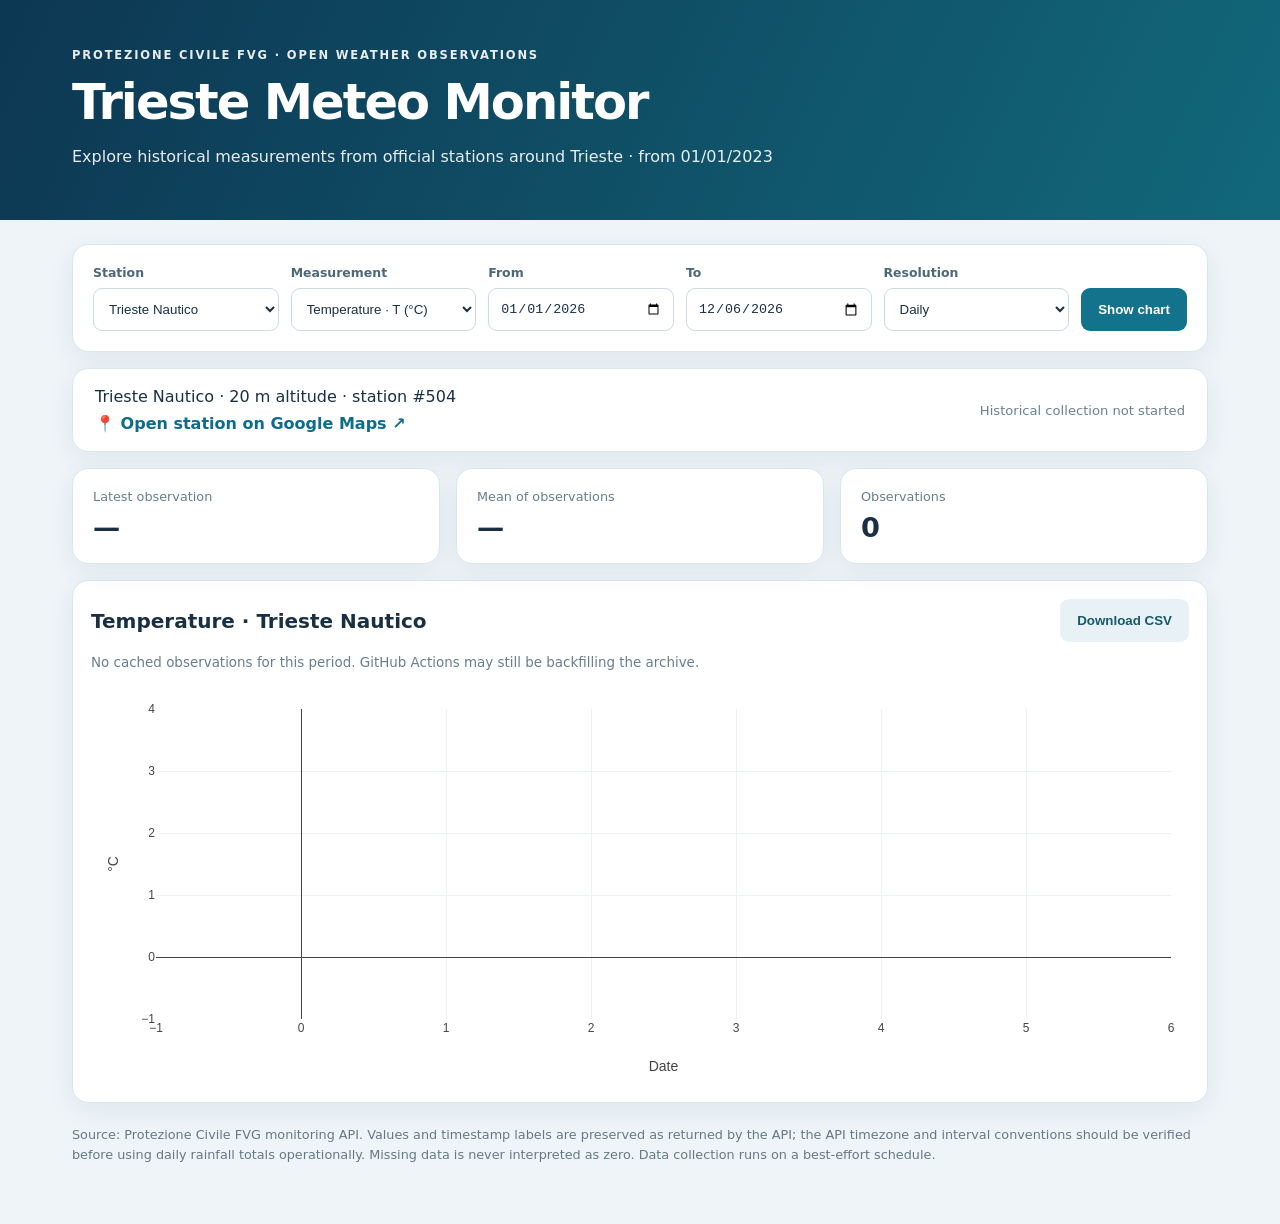
==== site/index.html @ 1328e09c "Add files via upload" ====
<!doctype html><html lang="en"><head><meta charset="utf-8"><meta name="viewport" content="width=device-width,initial-scale=1"><title>Trieste Meteo Monitor</title><link rel="stylesheet" href="assets/style.css"><script src="https://cdn.plot.ly/plotly-2.35.2.min.js" defer></script><script src="assets/app.js" defer></script></head><body><header><div class="wrap"><p class="eyebrow">PROTEZIONE CIVILE FVG · OPEN WEATHER OBSERVATIONS</p><h1>Trieste Meteo Monitor</h1><p>Explore historical measurements from official stations around Trieste · from 01/01/2023</p></div></header><main class="wrap"><section class="card controls"><label>Station<select id="station"></select></label><label>Measurement<select id="sensor"></select></label><label>From<input id="start" type="date" value="2026-01-01" min="2023-01-01"></label><label>To<input id="end" type="date" min="2023-01-01"></label><label>Resolution<select id="resolution"><option value="hourly">Raw observations</option><option value="daily" selected>Daily</option><option value="monthly">Monthly</option></select></label><button id="show">Show chart</button></section><section class="info card"><div><div id="station-info">Select a station</div><a id="map" target="_blank" rel="noopener noreferrer" href="#">📍 Open station on Google Maps ↗</a></div><div id="updated"></div></section><section class="stats"><article class="card"><span>Latest observation</span><strong id="latest">—</strong></article><article class="card"><span id="stat-label">Average</span><strong id="summary">—</strong></article><article class="card"><span>Observations</span><strong id="count">—</strong></article></section><section class="card chart-card"><div class="chart-head"><h2 id="chart-title">Weather observations</h2><button id="csv" class="secondary">Download CSV</button></div><p id="notice">Choose a station and measurement.</p><div id="chart"></div></section><p class="footnote">Source: Protezione Civile FVG monitoring API. Values and timestamp labels are preserved as returned by the API; the API timezone and interval conventions should be verified before using daily rainfall totals operationally. Missing data is never interpreted as zero. Data collection runs on a best-effort schedule.</p></main></body></html>
---- site/assets/style.css ----
:root{font-family:Inter,system-ui,-apple-system,Segoe UI,sans-serif;color:#193044;background:#eef4f8}*{box-sizing:border-box}body{margin:0}header{background:linear-gradient(115deg,#0d3753,#12687a);color:white;padding:36px 0 38px}header h1{font-size:clamp(2rem,4vw,3.1rem);letter-spacing:-.04em;margin:8px 0}header p{opacity:.9}.eyebrow{font-size:.72rem;letter-spacing:.16em;font-weight:800}.wrap{max-width:1180px;margin:auto;padding:0 22px}main{padding-top:24px!important;padding-bottom:45px!important}.card{background:white;border:1px solid #dae6ed;border-radius:16px;box-shadow:0 8px 28px #103b5010}.controls{display:grid;grid-template-columns:repeat(5,minmax(0,1fr)) auto;gap:12px;align-items:end;padding:20px}.controls label{display:flex;flex-direction:column;gap:8px;font-size:.78rem;font-weight:700;color:#4b687a}.controls select,.controls input{width:100%;padding:11px;border:1px solid #cbdbe4;border-radius:9px;background:#fff;color:#193044;min-height:43px}button{border:0;border-radius:9px;background:#13738c;color:white;padding:12px 17px;cursor:pointer;font-weight:700;min-height:43px}button:hover{background:#0d5267}.secondary{background:#e8f2f6;color:#15586b}.info{margin-top:16px;padding:18px 22px;display:flex;justify-content:space-between;gap:12px;align-items:center;flex-wrap:wrap}.info a{display:inline-block;margin-top:8px;color:#0d6c8c;text-decoration:none;font-weight:700}.info #updated{font-size:.82rem;color:#6a8290}.stats{display:grid;grid-template-columns:repeat(3,1fr);gap:16px;margin:16px 0}.stats .card{padding:20px}.stats span{display:block;font-size:.8rem;color:#657f8e}.stats strong{display:block;font-size:1.7rem;margin-top:8px}.chart-card{padding:18px}.chart-head{display:flex;justify-content:space-between;align-items:center;gap:12px}.chart-head h2{margin:5px 0;font-size:1.25rem}#chart{min-height:400px}#notice{font-size:.84rem;color:#667e8e}.footnote{font-size:.8rem;color:#657987;line-height:1.6;margin-top:22px}@media(max-width:900px){.controls{grid-template-columns:repeat(2,1fr)}.controls button{grid-column:1/-1}}@media(max-width:550px){.stats{grid-template-columns:1fr}.controls{grid-template-columns:1fr}.chart-head{flex-wrap:wrap}}
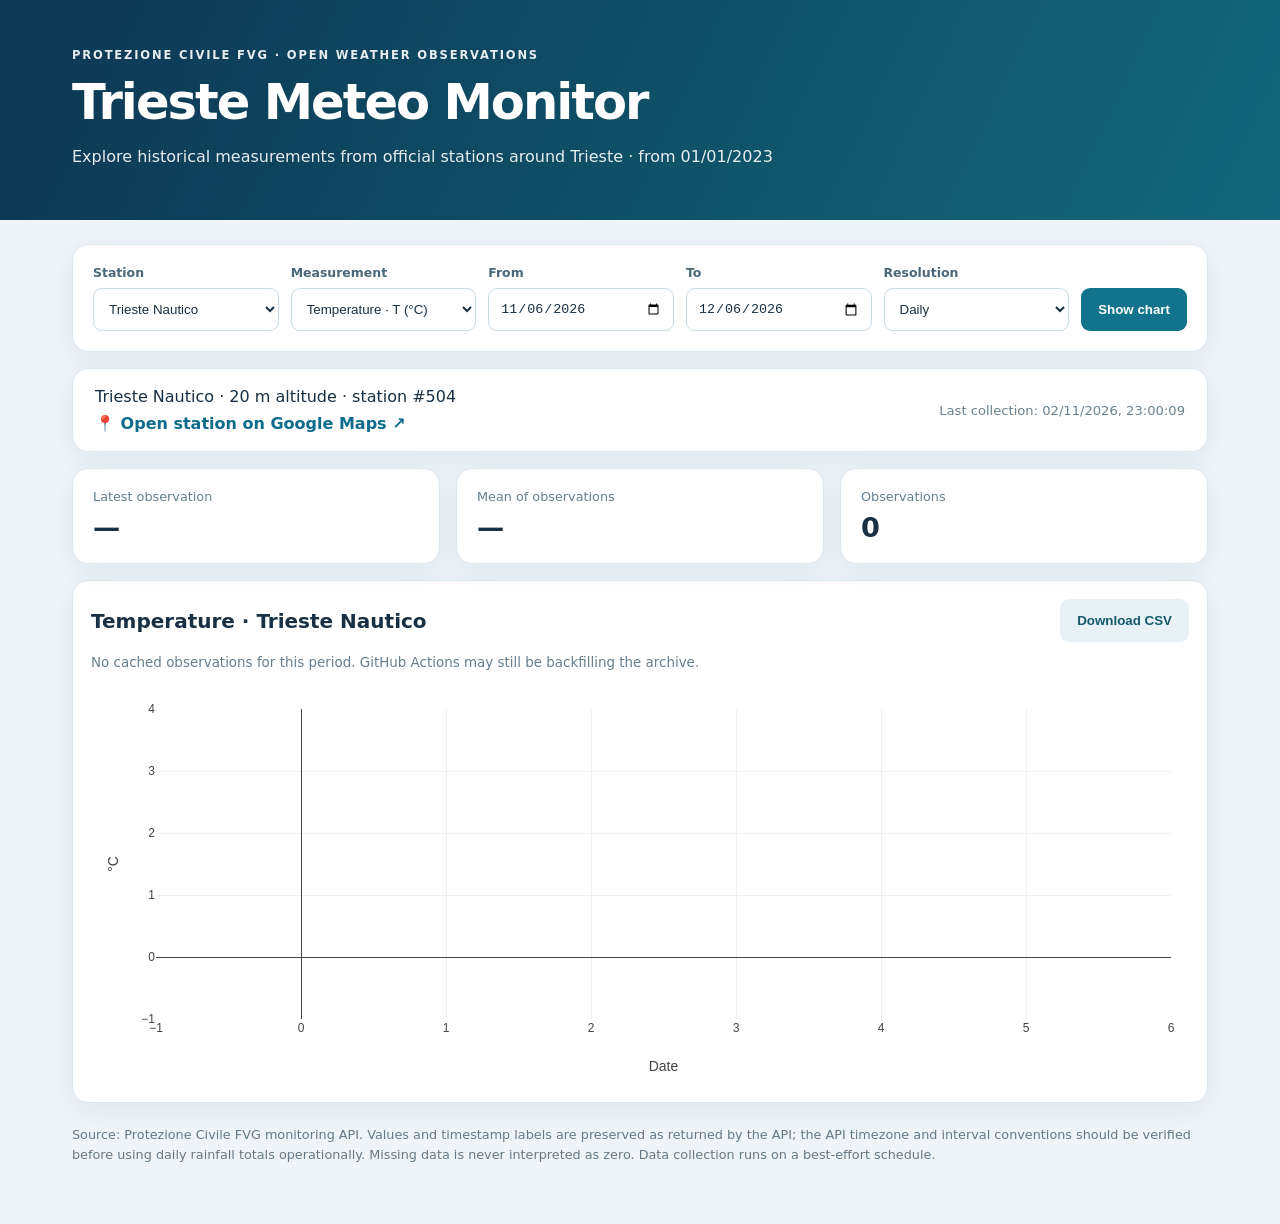
==== commit 279d84a2: "Add files via upload" ====
--- a/site/index.html
+++ b/site/index.html
@@ -1 +1 @@
-<!doctype html><html lang="en"><head><meta charset="utf-8"><meta name="viewport" content="width=device-width,initial-scale=1"><title>Trieste Meteo Monitor</title><link rel="stylesheet" href="assets/style.css"><script src="https://cdn.plot.ly/plotly-2.35.2.min.js" defer></script><script src="assets/app.js" defer></script></head><body><header><div class="wrap"><p class="eyebrow">PROTEZIONE CIVILE FVG · OPEN WEATHER OBSERVATIONS</p><h1>Trieste Meteo Monitor</h1><p>Explore historical measurements from official stations around Trieste · from 01/01/2023</p></div></header><main class="wrap"><section class="card controls"><label>Station<select id="station"></select></label><label>Measurement<select id="sensor"></select></label><label>From<input id="start" type="date" value="2026-01-01" min="2023-01-01"></label><label>To<input id="end" type="date" min="2023-01-01"></label><label>Resolution<select id="resolution"><option value="hourly">Raw observations</option><option value="daily" selected>Daily</option><option value="monthly">Monthly</option></select></label><button id="show">Show chart</button></section><section class="info card"><div><div id="station-info">Select a station</div><a id="map" target="_blank" rel="noopener noreferrer" href="#">📍 Open station on Google Maps ↗</a></div><div id="updated"></div></section><section class="stats"><article class="card"><span>Latest observation</span><strong id="latest">—</strong></article><article class="card"><span id="stat-label">Average</span><strong id="summary">—</strong></article><article class="card"><span>Observations</span><strong id="count">—</strong></article></section><section class="card chart-card"><div class="chart-head"><h2 id="chart-title">Weather observations</h2><button id="csv" class="secondary">Download CSV</button></div><p id="notice">Choose a station and measurement.</p><div id="chart"></div></section><p class="footnote">Source: Protezione Civile FVG monitoring API. Values and timestamp labels are preserved as returned by the API; the API timezone and interval conventions should be verified before using daily rainfall totals operationally. Missing data is never interpreted as zero. Data collection runs on a best-effort schedule.</p></main></body></html>
+<!doctype html><html lang="en"><head><meta charset="utf-8"><meta name="viewport" content="width=device-width,initial-scale=1"><title>Trieste Meteo Monitor</title><link rel="stylesheet" href="assets/style.css"><script src="https://cdn.plot.ly/plotly-2.35.2.min.js" defer></script><script src="assets/app.js" defer></script></head><body><header><div class="wrap"><p class="eyebrow">PROTEZIONE CIVILE FVG · OPEN WEATHER OBSERVATIONS</p><h1>Trieste Meteo Monitor</h1><p>Explore historical measurements from official stations around Trieste · from 01/01/2023</p></div></header><main class="wrap"><section class="card controls"><label>Station<select id="station"></select></label><label>Measurement<select id="sensor"></select></label><label>From<input id="start" type="date" value="2026-01-01" min="2023-01-01"></label><label>To<input id="end" type="date" min="2023-01-01"></label><label>Resolution<select id="resolution"><option value="hourly">Raw observations</option><option value="daily" selected>Daily</option><option value="monthly">Monthly</option></select></label><button id="show">Show chart</button></section><section class="info card"><div><div id="station-info">Select a station</div><a id="map" target="_blank" rel="noopener noreferrer" href="#">📍 Open station on Google Maps ↗</a></div><div id="updated"></div></section><section class="stats"><article class="card"><span>Latest observation</span><strong id="latest">—</strong></article><article class="card"><span id="stat-label">Average</span><strong id="summary">—</strong></article><article class="card"><span>Observations</span><strong id="count">—</strong></article></section><section class="card chart-card"><div class="chart-head"><h2 id="chart-title">Weather observations</h2><button id="csv" class="secondary">Download CSV</button></div><p id="notice">Choose a station and measurement.</p><div id="chart"></div></section><section class="card chart-card" id="rain-comparison-section" hidden><div class="chart-head"><h2>Monthly rainfall by year</h2></div><p id="rain-comparison-note"></p><div id="rain-comparison"></div></section><p class="footnote">Source: Protezione Civile FVG monitoring API. Values and timestamp labels are preserved as returned by the API; the API timezone and interval conventions should be verified before using daily rainfall totals operationally. Missing data is never interpreted as zero. Data collection runs on a best-effort schedule.</p></main></body></html>
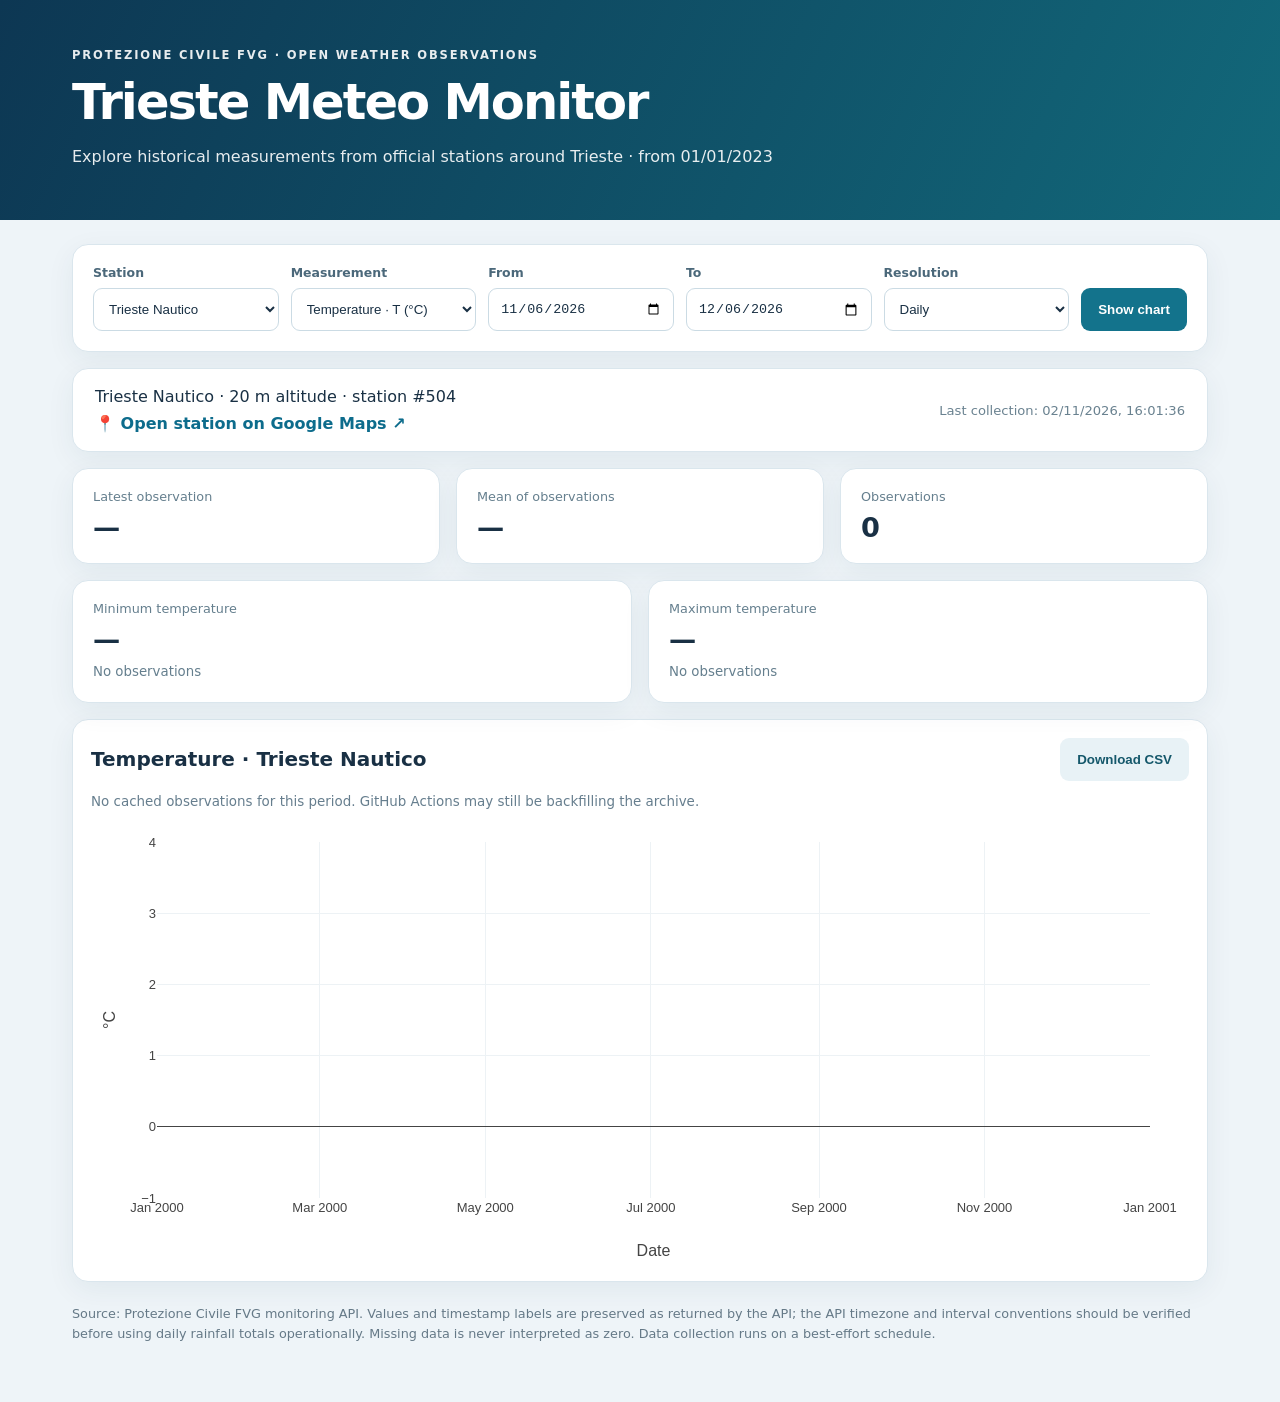
==== commit 9a927004: "Add files via upload" ====
--- a/site/index.html
+++ b/site/index.html
@@ -1 +1 @@
-<!doctype html><html lang="en"><head><meta charset="utf-8"><meta name="viewport" content="width=device-width,initial-scale=1"><title>Trieste Meteo Monitor</title><link rel="stylesheet" href="assets/style.css"><script src="https://cdn.plot.ly/plotly-2.35.2.min.js" defer></script><script src="assets/app.js" defer></script></head><body><header><div class="wrap"><p class="eyebrow">PROTEZIONE CIVILE FVG · OPEN WEATHER OBSERVATIONS</p><h1>Trieste Meteo Monitor</h1><p>Explore historical measurements from official stations around Trieste · from 01/01/2023</p></div></header><main class="wrap"><section class="card controls"><label>Station<select id="station"></select></label><label>Measurement<select id="sensor"></select></label><label>From<input id="start" type="date" value="2026-01-01" min="2023-01-01"></label><label>To<input id="end" type="date" min="2023-01-01"></label><label>Resolution<select id="resolution"><option value="hourly">Raw observations</option><option value="daily" selected>Daily</option><option value="monthly">Monthly</option></select></label><button id="show">Show chart</button></section><section class="info card"><div><div id="station-info">Select a station</div><a id="map" target="_blank" rel="noopener noreferrer" href="#">📍 Open station on Google Maps ↗</a></div><div id="updated"></div></section><section class="stats"><article class="card"><span>Latest observation</span><strong id="latest">—</strong></article><article class="card"><span id="stat-label">Average</span><strong id="summary">—</strong></article><article class="card"><span>Observations</span><strong id="count">—</strong></article></section><section class="card chart-card"><div class="chart-head"><h2 id="chart-title">Weather observations</h2><button id="csv" class="secondary">Download CSV</button></div><p id="notice">Choose a station and measurement.</p><div id="chart"></div></section><section class="card chart-card" id="rain-comparison-section" hidden><div class="chart-head"><h2>Monthly rainfall by year</h2></div><p id="rain-comparison-note"></p><div id="rain-comparison"></div></section><p class="footnote">Source: Protezione Civile FVG monitoring API. Values and timestamp labels are preserved as returned by the API; the API timezone and interval conventions should be verified before using daily rainfall totals operationally. Missing data is never interpreted as zero. Data collection runs on a best-effort schedule.</p></main></body></html>
+<!doctype html><html lang="en"><head><meta charset="utf-8"><meta name="viewport" content="width=device-width,initial-scale=1"><title>Trieste Meteo Monitor</title><link rel="stylesheet" href="assets/style.css"><script src="https://cdn.plot.ly/plotly-2.35.2.min.js" defer></script><script src="assets/app.js" defer></script></head><body><header><div class="wrap"><p class="eyebrow">PROTEZIONE CIVILE FVG · OPEN WEATHER OBSERVATIONS</p><h1>Trieste Meteo Monitor</h1><p>Explore historical measurements from official stations around Trieste · from 01/01/2023</p></div></header><main class="wrap"><section class="card controls"><label>Station<select id="station"></select></label><label>Measurement<select id="sensor"></select></label><label>From<input id="start" type="date" value="2026-01-01" min="2023-01-01"></label><label>To<input id="end" type="date" min="2023-01-01"></label><label>Resolution<select id="resolution"><option value="hourly">Raw observations</option><option value="daily" selected>Daily</option><option value="monthly">Monthly</option></select></label><button id="show">Show chart</button></section><section class="info card"><div><div id="station-info">Select a station</div><a id="map" target="_blank" rel="noopener noreferrer" href="#">📍 Open station on Google Maps ↗</a></div><div id="updated"></div></section><section class="stats"><article class="card"><span>Latest observation</span><strong id="latest">—</strong></article><article class="card"><span id="stat-label">Average</span><strong id="summary">—</strong></article><article class="card"><span>Observations</span><strong id="count">—</strong></article></section><section class="stats temperature-extremes" id="temperature-extremes" hidden><article class="card"><span>Minimum temperature</span><strong id="temp-min">—</strong><small id="temp-min-date"></small></article><article class="card"><span>Maximum temperature</span><strong id="temp-max">—</strong><small id="temp-max-date"></small></article></section><section class="card chart-card"><div class="chart-head"><h2 id="chart-title">Weather observations</h2><button id="csv" class="secondary">Download CSV</button></div><p id="notice">Choose a station and measurement.</p><div class="chart-container"><div id="chart"></div></div></section><section class="card chart-card" id="rain-comparison-section" hidden><div class="chart-head"><h2>Monthly rainfall by year</h2></div><p id="rain-comparison-note"></p><div class="chart-container"><div id="rain-comparison"></div></div></section><p class="footnote">Source: Protezione Civile FVG monitoring API. Values and timestamp labels are preserved as returned by the API; the API timezone and interval conventions should be verified before using daily rainfall totals operationally. Missing data is never interpreted as zero. Data collection runs on a best-effort schedule.</p></main></body></html>
--- a/site/assets/style.css
+++ b/site/assets/style.css
@@ -1 +1,30 @@
 :root{font-family:Inter,system-ui,-apple-system,Segoe UI,sans-serif;color:#193044;background:#eef4f8}*{box-sizing:border-box}body{margin:0}header{background:linear-gradient(115deg,#0d3753,#12687a);color:white;padding:36px 0 38px}header h1{font-size:clamp(2rem,4vw,3.1rem);letter-spacing:-.04em;margin:8px 0}header p{opacity:.9}.eyebrow{font-size:.72rem;letter-spacing:.16em;font-weight:800}.wrap{max-width:1180px;margin:auto;padding:0 22px}main{padding-top:24px!important;padding-bottom:45px!important}.card{background:white;border:1px solid #dae6ed;border-radius:16px;box-shadow:0 8px 28px #103b5010}.controls{display:grid;grid-template-columns:repeat(5,minmax(0,1fr)) auto;gap:12px;align-items:end;padding:20px}.controls label{display:flex;flex-direction:column;gap:8px;font-size:.78rem;font-weight:700;color:#4b687a}.controls select,.controls input{width:100%;padding:11px;border:1px solid #cbdbe4;border-radius:9px;background:#fff;color:#193044;min-height:43px}button{border:0;border-radius:9px;background:#13738c;color:white;padding:12px 17px;cursor:pointer;font-weight:700;min-height:43px}button:hover{background:#0d5267}.secondary{background:#e8f2f6;color:#15586b}.info{margin-top:16px;padding:18px 22px;display:flex;justify-content:space-between;gap:12px;align-items:center;flex-wrap:wrap}.info a{display:inline-block;margin-top:8px;color:#0d6c8c;text-decoration:none;font-weight:700}.info #updated{font-size:.82rem;color:#6a8290}.stats{display:grid;grid-template-columns:repeat(3,1fr);gap:16px;margin:16px 0}.stats .card{padding:20px}.stats span{display:block;font-size:.8rem;color:#657f8e}.stats strong{display:block;font-size:1.7rem;margin-top:8px}.chart-card{padding:18px}.chart-head{display:flex;justify-content:space-between;align-items:center;gap:12px}.chart-head h2{margin:5px 0;font-size:1.25rem}#chart{min-height:400px}#notice{font-size:.84rem;color:#667e8e}.footnote{font-size:.8rem;color:#657987;line-height:1.6;margin-top:22px}@media(max-width:900px){.controls{grid-template-columns:repeat(2,1fr)}.controls button{grid-column:1/-1}}@media(max-width:550px){.stats{grid-template-columns:1fr}.controls{grid-template-columns:1fr}.chart-head{flex-wrap:wrap}}
+
+/* Mobile charts and temperature extrema */
+[hidden]{display:none!important}
+.chart-card,.chart-container,.chart-head,.stats .card{min-width:0}
+.chart-container{width:100%;overflow:hidden}
+#chart,#rain-comparison{width:100%;min-width:0;min-height:0}
+.temperature-extremes{grid-template-columns:repeat(2,minmax(0,1fr))}
+.temperature-extremes small{display:block;margin-top:8px;color:#657f8e;line-height:1.4;overflow-wrap:anywhere}
+@media(max-width:600px){
+ .wrap{padding-left:12px;padding-right:12px}
+ header{padding:23px 0}
+ header h1{font-size:1.9rem}
+ .controls{padding:14px;gap:11px;grid-template-columns:repeat(2,minmax(0,1fr))}
+ .controls label:nth-child(-n+2),.controls button{grid-column:1/-1}
+ .controls select,.controls input{font-size:16px;min-width:0}
+ .stats{grid-template-columns:repeat(3,minmax(0,1fr));gap:8px}
+ .stats .card{padding:12px 9px}
+ .stats span{font-size:.71rem;line-height:1.3}
+ .stats strong{font-size:clamp(.95rem,3.5vw,1.35rem);overflow-wrap:anywhere}
+ .temperature-extremes{grid-template-columns:repeat(2,minmax(0,1fr))}
+ .temperature-extremes .card{padding:14px}
+ .chart-card{padding:12px 8px}
+ .chart-head{padding:0 6px}
+ .chart-head h2{font-size:1.05rem}
+ .chart-head button{padding:9px 11px;font-size:.8rem}
+ #notice,.chart-card p{padding:0 6px;line-height:1.5}
+ .info{padding:14px}
+}
+@media(max-width:360px){.stats{grid-template-columns:1fr 1fr}.stats:not(.temperature-extremes) .card:last-child{grid-column:1/-1}}
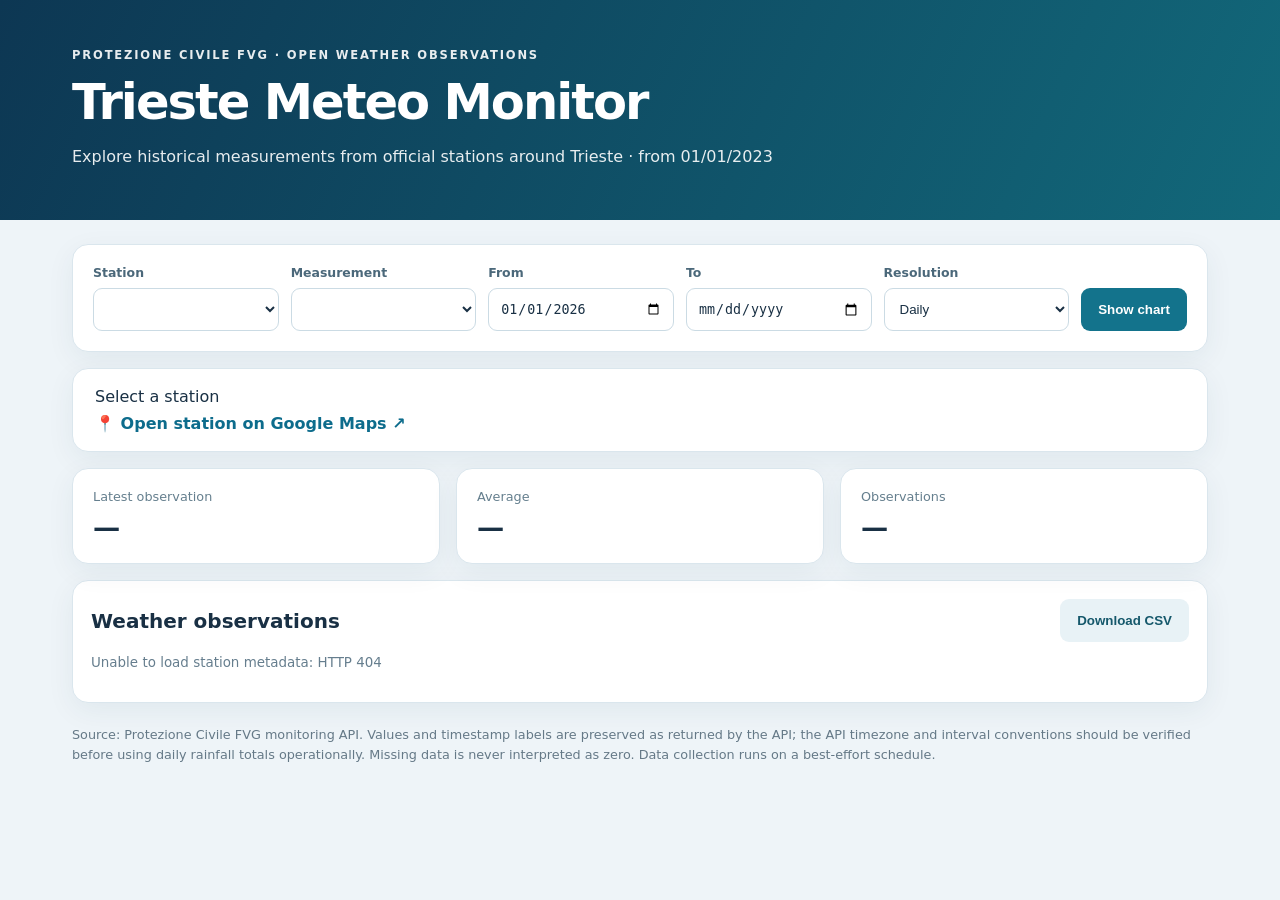
==== commit c2467464: "Add files via upload" ====
--- a/site/index.html
+++ b/site/index.html
@@ -1 +1 @@
-<!doctype html><html lang="en"><head><meta charset="utf-8"><meta name="viewport" content="width=device-width,initial-scale=1"><title>Trieste Meteo Monitor</title><link rel="stylesheet" href="assets/style.css"><script src="https://cdn.plot.ly/plotly-2.35.2.min.js" defer></script><script src="assets/app.js" defer></script></head><body><header><div class="wrap"><p class="eyebrow">PROTEZIONE CIVILE FVG · OPEN WEATHER OBSERVATIONS</p><h1>Trieste Meteo Monitor</h1><p>Explore historical measurements from official stations around Trieste · from 01/01/2023</p></div></header><main class="wrap"><section class="card controls"><label>Station<select id="station"></select></label><label>Measurement<select id="sensor"></select></label><label>From<input id="start" type="date" value="2026-01-01" min="2023-01-01"></label><label>To<input id="end" type="date" min="2023-01-01"></label><label>Resolution<select id="resolution"><option value="hourly">Raw observations</option><option value="daily" selected>Daily</option><option value="monthly">Monthly</option></select></label><button id="show">Show chart</button></section><section class="info card"><div><div id="station-info">Select a station</div><a id="map" target="_blank" rel="noopener noreferrer" href="#">📍 Open station on Google Maps ↗</a></div><div id="updated"></div></section><section class="stats"><article class="card"><span>Latest observation</span><strong id="latest">—</strong></article><article class="card"><span id="stat-label">Average</span><strong id="summary">—</strong></article><article class="card"><span>Observations</span><strong id="count">—</strong></article></section><section class="stats temperature-extremes" id="temperature-extremes" hidden><article class="card"><span>Minimum temperature</span><strong id="temp-min">—</strong><small id="temp-min-date"></small></article><article class="card"><span>Maximum temperature</span><strong id="temp-max">—</strong><small id="temp-max-date"></small></article></section><section class="card chart-card"><div class="chart-head"><h2 id="chart-title">Weather observations</h2><button id="csv" class="secondary">Download CSV</button></div><p id="notice">Choose a station and measurement.</p><div class="chart-container"><div id="chart"></div></div></section><section class="card chart-card" id="rain-comparison-section" hidden><div class="chart-head"><h2>Monthly rainfall by year</h2></div><p id="rain-comparison-note"></p><div class="chart-container"><div id="rain-comparison"></div></div></section><p class="footnote">Source: Protezione Civile FVG monitoring API. Values and timestamp labels are preserved as returned by the API; the API timezone and interval conventions should be verified before using daily rainfall totals operationally. Missing data is never interpreted as zero. Data collection runs on a best-effort schedule.</p></main></body></html>
+<!doctype html><html lang="en"><head><meta charset="utf-8"><meta name="viewport" content="width=device-width, initial-scale=1"><meta http-equiv="refresh" content="0; url=site/"><title>Trieste Meteo Monitor</title><script>location.replace('site/' + location.search + location.hash)</script></head><body><p>Opening <a href="site/">Trieste Meteo Monitor</a>…</p></body></html>
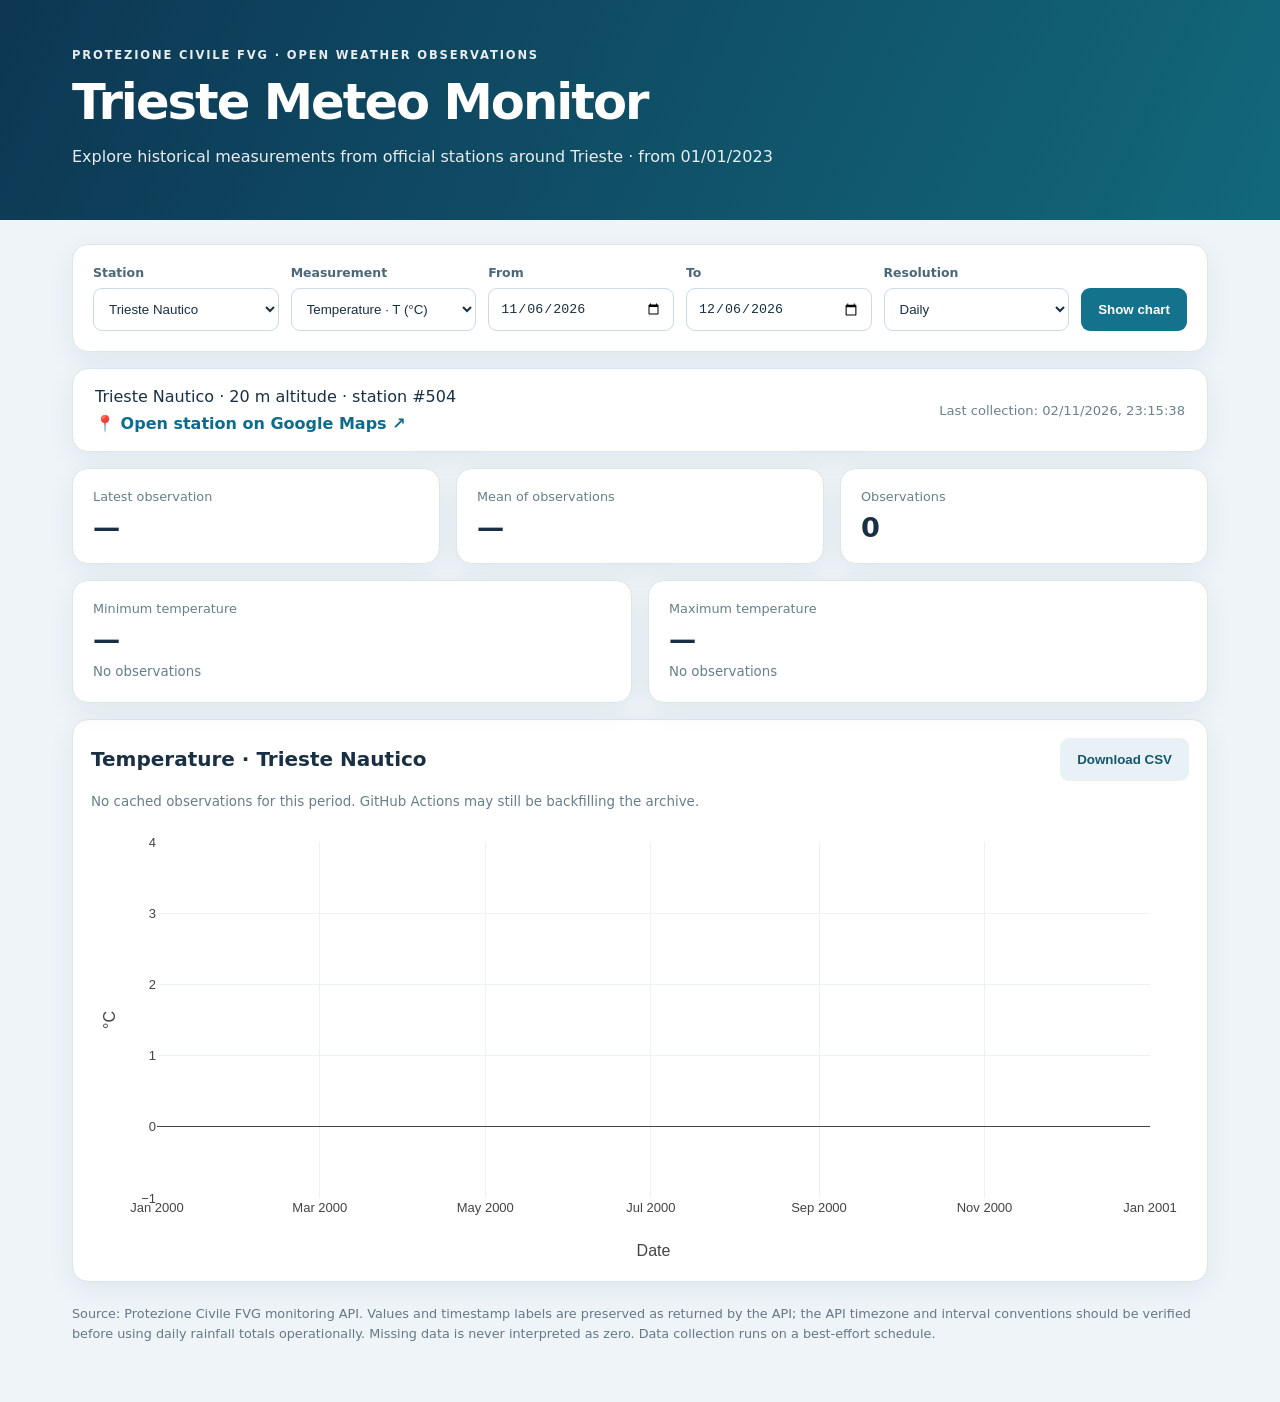
==== commit d2434694: "Add files via upload" ====
--- a/site/index.html
+++ b/site/index.html
@@ -1 +1 @@
-<!doctype html><html lang="en"><head><meta charset="utf-8"><meta name="viewport" content="width=device-width, initial-scale=1"><meta http-equiv="refresh" content="0; url=site/"><title>Trieste Meteo Monitor</title><script>location.replace('site/' + location.search + location.hash)</script></head><body><p>Opening <a href="site/">Trieste Meteo Monitor</a>…</p></body></html>+<!doctype html><html lang="en"><head><meta charset="utf-8"><meta name="viewport" content="width=device-width,initial-scale=1"><title>Trieste Meteo Monitor</title><link rel="stylesheet" href="assets/style.css?v=20261103-2"><script src="https://cdn.plot.ly/plotly-2.35.2.min.js" defer></script><script src="assets/app.js?v=20261103-2" defer></script></head><body><header><div class="wrap"><p class="eyebrow">PROTEZIONE CIVILE FVG · OPEN WEATHER OBSERVATIONS</p><h1>Trieste Meteo Monitor</h1><p>Explore historical measurements from official stations around Trieste · from 01/01/2023</p></div></header><main class="wrap"><section class="card controls"><label>Station<select id="station"></select></label><label>Measurement<select id="sensor"></select></label><label>From<input id="start" type="date" value="2026-01-01" min="2023-01-01"></label><label>To<input id="end" type="date" min="2023-01-01"></label><label>Resolution<select id="resolution"><option value="hourly">Raw observations</option><option value="daily" selected>Daily</option><option value="monthly">Monthly</option></select></label><button id="show">Show chart</button></section><section class="info card"><div><div id="station-info">Select a station</div><a id="map" target="_blank" rel="noopener noreferrer" href="#">📍 Open station on Google Maps ↗</a></div><div id="updated"></div></section><section class="stats"><article class="card"><span>Latest observation</span><strong id="latest">—</strong></article><article class="card"><span id="stat-label">Average</span><strong id="summary">—</strong></article><article class="card"><span>Observations</span><strong id="count">—</strong></article></section><section class="stats temperature-extremes" id="temperature-extremes" hidden><article class="card"><span>Minimum temperature</span><strong id="temp-min">—</strong><small id="temp-min-date"></small></article><article class="card"><span>Maximum temperature</span><strong id="temp-max">—</strong><small id="temp-max-date"></small></article></section><section class="card chart-card"><div class="chart-head"><h2 id="chart-title">Weather observations</h2><button id="csv" class="secondary">Download CSV</button></div><p id="notice">Choose a station and measurement.</p><div class="chart-container"><div id="chart"></div></div></section><section class="card chart-card" id="rain-comparison-section" hidden><div class="chart-head"><h2>Monthly rainfall by year</h2></div><p id="rain-comparison-note"></p><div class="chart-container"><div id="rain-comparison"></div></div></section><p class="footnote">Source: Protezione Civile FVG monitoring API. Values and timestamp labels are preserved as returned by the API; the API timezone and interval conventions should be verified before using daily rainfall totals operationally. Missing data is never interpreted as zero. Data collection runs on a best-effort schedule.</p></main></body></html>
--- a/site/assets/style.css
+++ b/site/assets/style.css
@@ -0,0 +1,35 @@
+:root{font-family:Inter,system-ui,-apple-system,Segoe UI,sans-serif;color:#193044;background:#eef4f8}*{box-sizing:border-box}body{margin:0}header{background:linear-gradient(115deg,#0d3753,#12687a);color:white;padding:36px 0 38px}header h1{font-size:clamp(2rem,4vw,3.1rem);letter-spacing:-.04em;margin:8px 0}header p{opacity:.9}.eyebrow{font-size:.72rem;letter-spacing:.16em;font-weight:800}.wrap{max-width:1180px;margin:auto;padding:0 22px}main{padding-top:24px!important;padding-bottom:45px!important}.card{background:white;border:1px solid #dae6ed;border-radius:16px;box-shadow:0 8px 28px #103b5010}.controls{display:grid;grid-template-columns:repeat(5,minmax(0,1fr)) auto;gap:12px;align-items:end;padding:20px}.controls label{display:flex;flex-direction:column;gap:8px;font-size:.78rem;font-weight:700;color:#4b687a}.controls select,.controls input{width:100%;padding:11px;border:1px solid #cbdbe4;border-radius:9px;background:#fff;color:#193044;min-height:43px}button{border:0;border-radius:9px;background:#13738c;color:white;padding:12px 17px;cursor:pointer;font-weight:700;min-height:43px}button:hover{background:#0d5267}.secondary{background:#e8f2f6;color:#15586b}.info{margin-top:16px;padding:18px 22px;display:flex;justify-content:space-between;gap:12px;align-items:center;flex-wrap:wrap}.info a{display:inline-block;margin-top:8px;color:#0d6c8c;text-decoration:none;font-weight:700}.info #updated{font-size:.82rem;color:#6a8290}.stats{display:grid;grid-template-columns:repeat(3,1fr);gap:16px;margin:16px 0}.stats .card{padding:20px}.stats span{display:block;font-size:.8rem;color:#657f8e}.stats strong{display:block;font-size:1.7rem;margin-top:8px}.chart-card{padding:18px}.chart-head{display:flex;justify-content:space-between;align-items:center;gap:12px}.chart-head h2{margin:5px 0;font-size:1.25rem}#chart{min-height:400px}#notice{font-size:.84rem;color:#667e8e}.footnote{font-size:.8rem;color:#657987;line-height:1.6;margin-top:22px}@media(max-width:900px){.controls{grid-template-columns:repeat(2,1fr)}.controls button{grid-column:1/-1}}@media(max-width:550px){.stats{grid-template-columns:1fr}.controls{grid-template-columns:1fr}.chart-head{flex-wrap:wrap}}
+
+/* Mobile charts and temperature extrema */
+[hidden]{display:none!important}
+.chart-card,.chart-container,.chart-head,.stats .card{min-width:0}
+.chart-container{width:100%;overflow:hidden}
+#chart,#rain-comparison{width:100%;min-width:0;min-height:0}
+.temperature-extremes{grid-template-columns:repeat(2,minmax(0,1fr))}
+.temperature-extremes small{display:block;margin-top:8px;color:#657f8e;line-height:1.4;overflow-wrap:anywhere}
+@media(max-width:600px){
+ .wrap{padding-left:12px;padding-right:12px}
+ header{padding:23px 0}
+ header h1{font-size:1.9rem}
+ .controls{padding:14px;gap:11px;grid-template-columns:repeat(2,minmax(0,1fr))}
+ .controls label:nth-child(-n+2),.controls button{grid-column:1/-1}
+ .controls select,.controls input{font-size:16px;min-width:0}
+ .stats{grid-template-columns:repeat(3,minmax(0,1fr));gap:8px}
+ .stats .card{padding:12px 9px}
+ .stats span{font-size:.71rem;line-height:1.3}
+ .stats strong{font-size:clamp(.95rem,3.5vw,1.35rem);overflow-wrap:anywhere}
+ .temperature-extremes{grid-template-columns:repeat(2,minmax(0,1fr))}
+ .temperature-extremes .card{padding:14px}
+ .chart-card{padding:12px 8px}
+ .chart-head{padding:0 6px}
+ .chart-head h2{font-size:1.05rem}
+ .chart-head button{padding:9px 11px;font-size:.8rem}
+ #notice,.chart-card p{padding:0 6px;line-height:1.5}
+ .info{padding:14px}
+}
+@media(max-width:360px){.stats{grid-template-columns:1fr 1fr}.stats:not(.temperature-extremes) .card:last-child{grid-column:1/-1}}
+
+/* Let finger swipes scroll the page naturally on phones. */
+@media (max-width:600px){#chart,#rain-comparison{touch-action:pan-y pinch-zoom}}
+
+@media(max-width:600px){#chart .js-plotly-plot,#rain-comparison .js-plotly-plot{touch-action:pan-y!important}}
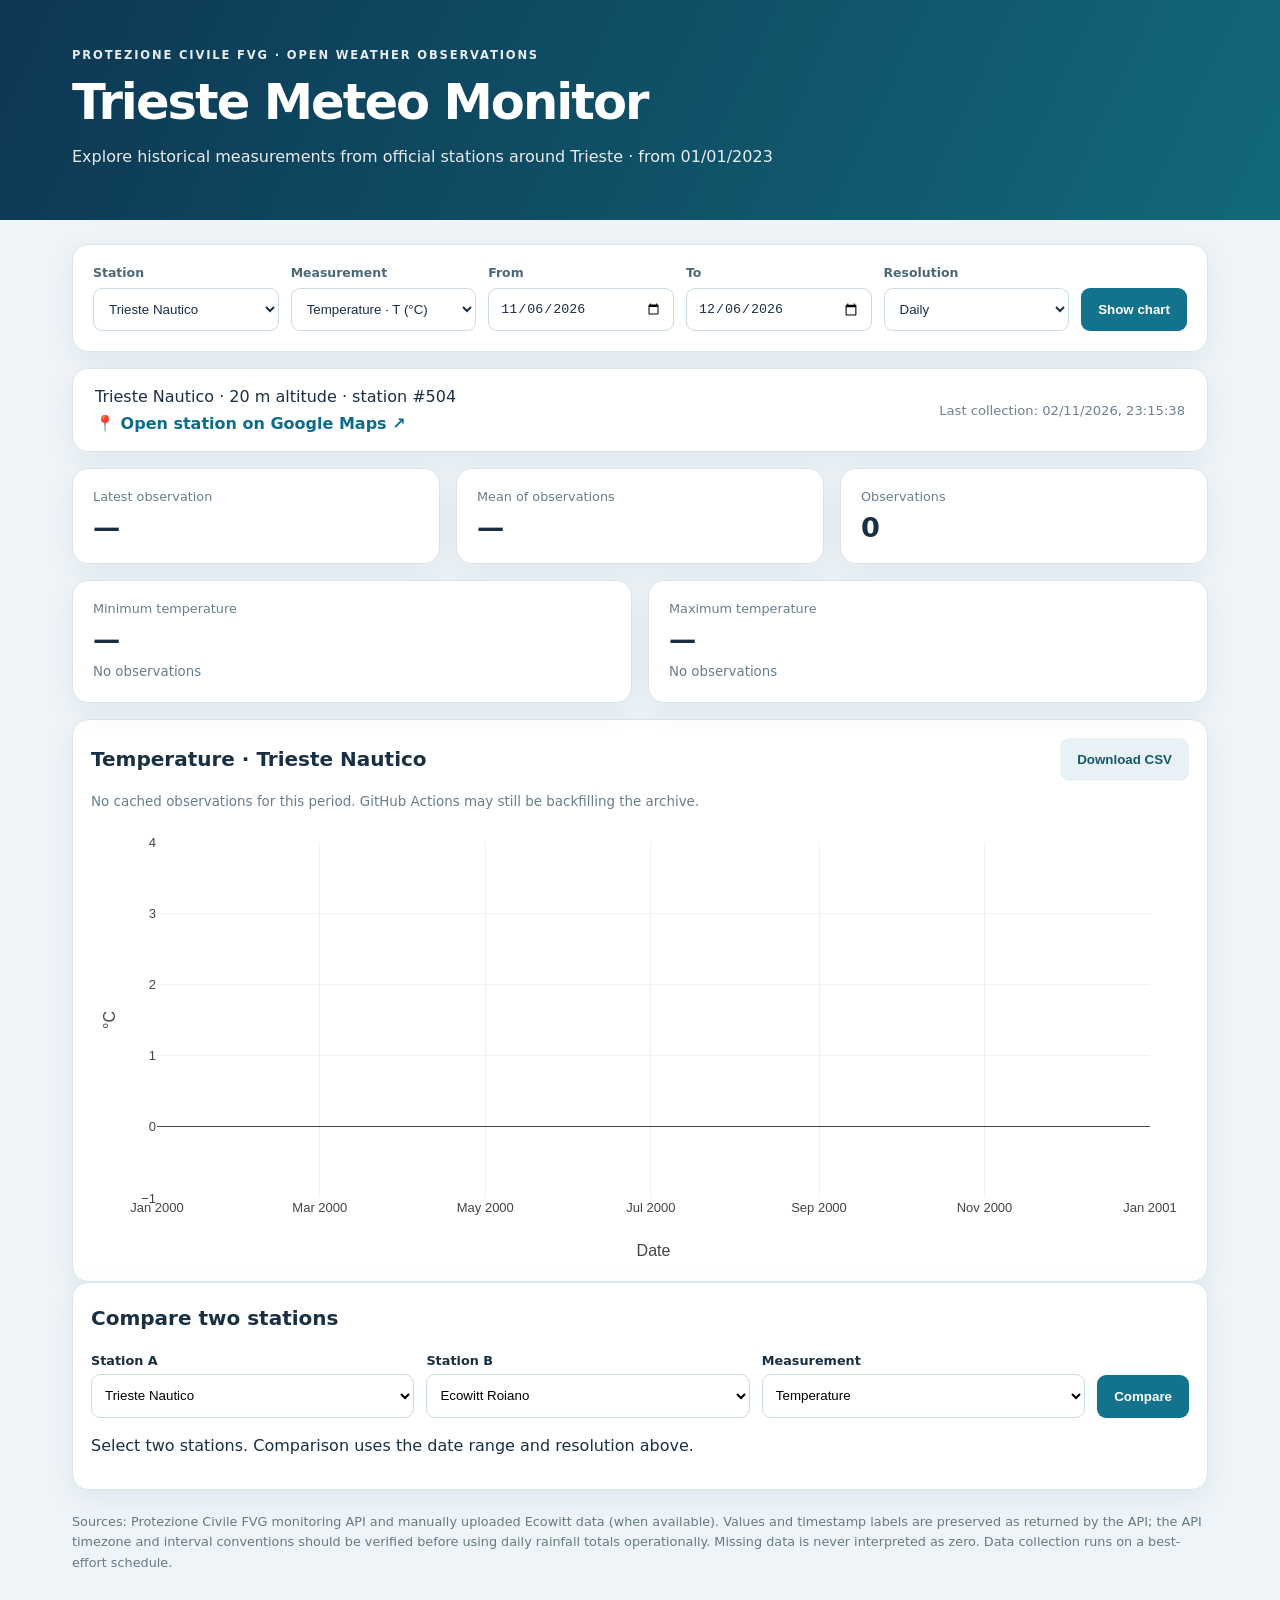
==== commit 063f8320: "Add files via upload" ====
--- a/site/index.html
+++ b/site/index.html
@@ -1 +1 @@
-<!doctype html><html lang="en"><head><meta charset="utf-8"><meta name="viewport" content="width=device-width,initial-scale=1"><title>Trieste Meteo Monitor</title><link rel="stylesheet" href="assets/style.css?v=20261103-2"><script src="https://cdn.plot.ly/plotly-2.35.2.min.js" defer></script><script src="assets/app.js?v=20261103-2" defer></script></head><body><header><div class="wrap"><p class="eyebrow">PROTEZIONE CIVILE FVG · OPEN WEATHER OBSERVATIONS</p><h1>Trieste Meteo Monitor</h1><p>Explore historical measurements from official stations around Trieste · from 01/01/2023</p></div></header><main class="wrap"><section class="card controls"><label>Station<select id="station"></select></label><label>Measurement<select id="sensor"></select></label><label>From<input id="start" type="date" value="2026-01-01" min="2023-01-01"></label><label>To<input id="end" type="date" min="2023-01-01"></label><label>Resolution<select id="resolution"><option value="hourly">Raw observations</option><option value="daily" selected>Daily</option><option value="monthly">Monthly</option></select></label><button id="show">Show chart</button></section><section class="info card"><div><div id="station-info">Select a station</div><a id="map" target="_blank" rel="noopener noreferrer" href="#">📍 Open station on Google Maps ↗</a></div><div id="updated"></div></section><section class="stats"><article class="card"><span>Latest observation</span><strong id="latest">—</strong></article><article class="card"><span id="stat-label">Average</span><strong id="summary">—</strong></article><article class="card"><span>Observations</span><strong id="count">—</strong></article></section><section class="stats temperature-extremes" id="temperature-extremes" hidden><article class="card"><span>Minimum temperature</span><strong id="temp-min">—</strong><small id="temp-min-date"></small></article><article class="card"><span>Maximum temperature</span><strong id="temp-max">—</strong><small id="temp-max-date"></small></article></section><section class="card chart-card"><div class="chart-head"><h2 id="chart-title">Weather observations</h2><button id="csv" class="secondary">Download CSV</button></div><p id="notice">Choose a station and measurement.</p><div class="chart-container"><div id="chart"></div></div></section><section class="card chart-card" id="rain-comparison-section" hidden><div class="chart-head"><h2>Monthly rainfall by year</h2></div><p id="rain-comparison-note"></p><div class="chart-container"><div id="rain-comparison"></div></div></section><p class="footnote">Source: Protezione Civile FVG monitoring API. Values and timestamp labels are preserved as returned by the API; the API timezone and interval conventions should be verified before using daily rainfall totals operationally. Missing data is never interpreted as zero. Data collection runs on a best-effort schedule.</p></main></body></html>
+<!doctype html><html lang="en"><head><meta charset="utf-8"><meta name="viewport" content="width=device-width,initial-scale=1"><title>Trieste Meteo Monitor</title><link rel="stylesheet" href="assets/style.css?v=20261103-ecowitt1"><script src="https://cdn.plot.ly/plotly-2.35.2.min.js" defer></script><script src="assets/app.js?v=20261103-ecowitt1" defer></script></head><body><header><div class="wrap"><p class="eyebrow">PROTEZIONE CIVILE FVG · OPEN WEATHER OBSERVATIONS</p><h1>Trieste Meteo Monitor</h1><p>Explore historical measurements from official stations around Trieste · from 01/01/2023</p></div></header><main class="wrap"><section class="card controls"><label>Station<select id="station"></select></label><label>Measurement<select id="sensor"></select></label><label>From<input id="start" type="date" value="2026-01-01" min="2023-01-01"></label><label>To<input id="end" type="date" min="2023-01-01"></label><label>Resolution<select id="resolution"><option value="hourly">Raw observations</option><option value="daily" selected>Daily</option><option value="monthly">Monthly</option></select></label><button id="show">Show chart</button></section><section class="info card"><div><div id="station-info">Select a station</div><a id="map" target="_blank" rel="noopener noreferrer" href="#">📍 Open station on Google Maps ↗</a></div><div id="updated"></div></section><section class="stats"><article class="card"><span>Latest observation</span><strong id="latest">—</strong></article><article class="card"><span id="stat-label">Average</span><strong id="summary">—</strong></article><article class="card"><span>Observations</span><strong id="count">—</strong></article></section><section class="stats temperature-extremes" id="temperature-extremes" hidden><article class="card"><span>Minimum temperature</span><strong id="temp-min">—</strong><small id="temp-min-date"></small></article><article class="card"><span>Maximum temperature</span><strong id="temp-max">—</strong><small id="temp-max-date"></small></article></section><section class="card chart-card"><div class="chart-head"><h2 id="chart-title">Weather observations</h2><button id="csv" class="secondary">Download CSV</button></div><p id="notice">Choose a station and measurement.</p><div class="chart-container"><div id="chart"></div></div></section><section class="card chart-card" id="compare-section"><div class="chart-head"><h2>Compare two stations</h2></div><div class="compare-controls"><label>Station A<select id="compare-a"></select></label><label>Station B<select id="compare-b"></select></label><label>Measurement<select id="compare-sensor"></select></label><button id="compare-show">Compare</button></div><p id="compare-note">Select two stations. Comparison uses the date range and resolution above.</p><div class="chart-container"><div id="compare-chart"></div></div></section><section class="card chart-card" id="rain-comparison-section" hidden><div class="chart-head"><h2>Monthly rainfall by year</h2></div><p id="rain-comparison-note"></p><div class="chart-container"><div id="rain-comparison"></div></div></section><p class="footnote">Sources: Protezione Civile FVG monitoring API and manually uploaded Ecowitt data (when available). Values and timestamp labels are preserved as returned by the API; the API timezone and interval conventions should be verified before using daily rainfall totals operationally. Missing data is never interpreted as zero. Data collection runs on a best-effort schedule.</p></main></body></html>
--- a/site/assets/style.css
+++ b/site/assets/style.css
@@ -33,3 +33,5 @@
 @media (max-width:600px){#chart,#rain-comparison{touch-action:pan-y pinch-zoom}}
 
 @media(max-width:600px){#chart .js-plotly-plot,#rain-comparison .js-plotly-plot{touch-action:pan-y!important}}
+
+.compare-controls{display:grid;grid-template-columns:repeat(3,minmax(0,1fr)) auto;gap:12px;align-items:end;margin:18px 0}.compare-controls label{display:flex;flex-direction:column;gap:6px;font-size:.8rem;font-weight:700}.compare-controls select{min-width:0;width:100%;min-height:44px;padding:9px;border:1px solid #cbdbe4;border-radius:9px;background:white}#compare-chart{width:100%;min-width:0}@media(max-width:650px){.compare-controls{grid-template-columns:repeat(2,minmax(0,1fr))}.compare-controls label:nth-child(3),.compare-controls button{grid-column:1/-1}}
